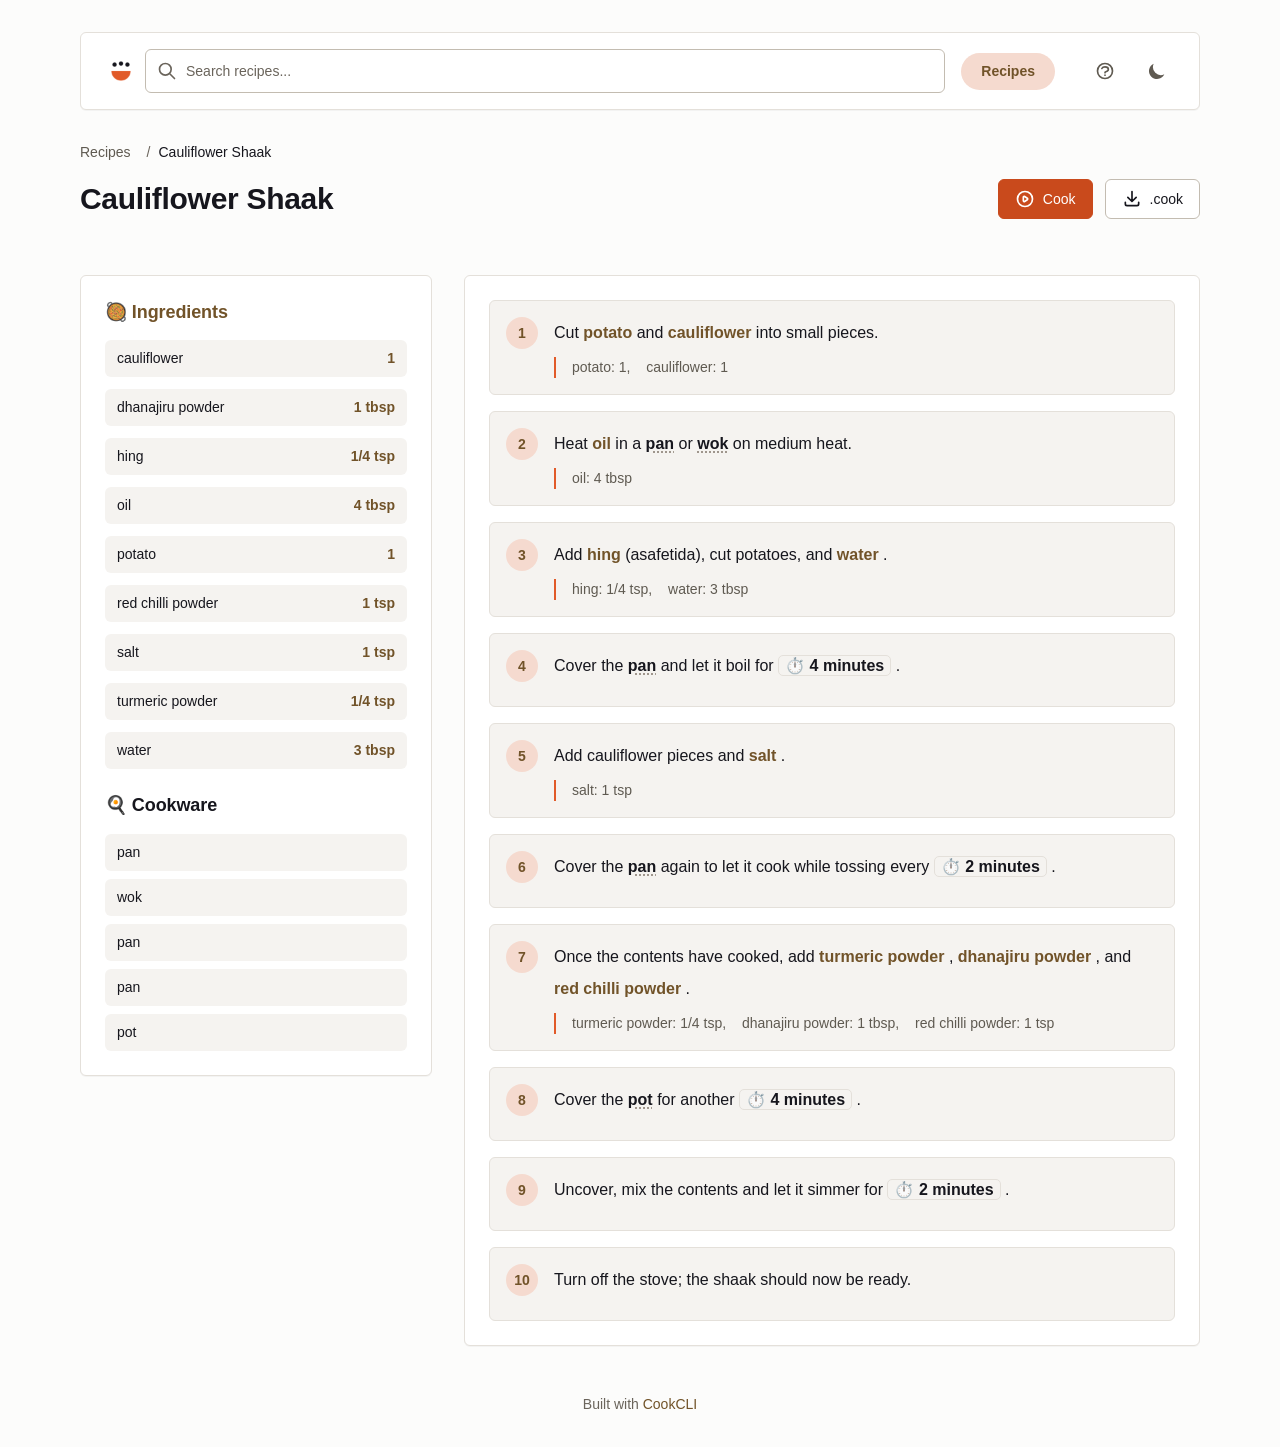
==== recipe/Cauliflower Shaak.html @ a4006b11 "Deploying to gh-pages from @ Adhias/recipes@f53ca81d654252e8d5f8187182194412a6c7abf2 🚀" ====
<!DOCTYPE html>
<html lang="en-US" class="">
<head>
    <meta charset="UTF-8">
    <meta name="viewport" content="width=device-width, initial-scale=1.0">
    <title>Cauliflower Shaak - Cook</title>
    <link rel="icon" type="image/x-icon" href="../static/favicon.ico">
    <link rel="icon" type="image/png" sizes="32x32" href="../static/favicon-32x32.png">
    <link rel="icon" type="image/png" sizes="16x16" href="../static/favicon-16x16.png">
    <link rel="apple-touch-icon" sizes="180x180" href="../static/apple-touch-icon.png">
    <link rel="manifest" href="../static/site.webmanifest">
    <link href="../static/css/output.css" rel="stylesheet">
    <script>
        // Check for saved theme preference, or check for prefers-color-scheme, or default to light
        const theme = localStorage.getItem('theme')
            || (window.matchMedia('(prefers-color-scheme: dark)').matches ? 'dark' : 'light');
        document.documentElement.classList.toggle('dark', theme === 'dark');
    </script>
    <style>
        .viewport {
            width: 100%;
            max-width: 72rem;
            margin: 2rem auto;
            padding: 0 1rem;
        }

        /* Search result keyboard selection. --surface-sunk alone is barely
           visible against --surface in dark mode, so the accent bar carries
           the signal. */
        #search-results a.search-selected {
            background: var(--accent-soft);
            box-shadow: inset 3px 0 0 var(--accent);
        }

        @media print {
            /* Token values are reset to light in input.css; this resets the
               browser's own defaults so unstyled text is dark too. */
            html.dark, html {
                color-scheme: light !important;
            }

            * {
                print-color-adjust: exact;
                -webkit-print-color-adjust: exact;
            }

            body {
                background: white !important;
                margin: 0;
                padding: 0;
            }

            .viewport {
                max-width: 100%;
                margin: 0;
                padding: 0;
            }

            /* Hide navigation and non-essential elements */
            nav, #search-container, #search-input, #search-results, .print\:hidden, .breadcrumb {
                display: none !important;
            }

            /* Hide all navigation links */
            a[href="../"] {
                display: none !important;
            }

            /* Recipe layout for print: one column */
            .grid {
                display: block !important;
            }

            .md\:col-span-1, .md\:col-span-2 {
                page-break-inside: avoid;
                width: 100% !important;
            }

            /* Square corners on paper */
            .card, .step-box, .ingredient-row, .recipe-note, .rounded-xl {
                border-radius: 0 !important;
            }

            /* Step numbers */
            .step-number {
                background: #000 !important;
                color: #fff !important;
            }

            /* Images */
            img {
                max-height: 300px !important;
                max-width: 100% !important;
                height: auto !important;
                object-fit: contain !important;
                page-break-inside: avoid;
                page-break-after: avoid;
            }

            /* Recipe sections on same page if possible */
            h2, h3 {
                page-break-after: avoid;
            }

            ol, ul {
                page-break-inside: avoid;
            }

            /* Compact spacing */
            .mb-8, .mb-6, .mb-4 {
                margin-bottom: 0.5rem !important;
            }

            .p-6 {
                padding: 0.5rem !important;
            }

            /* Recipe header */
            h1 {
                color: #000 !important;
                font-size: 1.5rem !important;
                margin-bottom: 0 !important;
            }

            /* Shopping list print styles */
            .lg\:w-2\/5, .xl\:w-1\/3 {
                display: none !important;
            }

            #shopping-list-results {
                font-size: 11pt !important;
                line-height: 1.2 !important;
            }

            #shopping-list-results input[type="checkbox"] {
                display: none !important;
            }

            #shopping-list-results li .flex-1 {
                width: auto !important;
                flex: 1 1 0% !important;
            }

            #shopping-list-results label {
                cursor: default !important;
            }

            #shopping-list-results h2 {
                font-size: 11pt !important;
                color: #000 !important;
                margin-bottom: 0 !important;
            }

            #shopping-list-results .space-y-2 > * + *,
            #shopping-list-results ul > * + * {
                margin-top: 0 !important;
            }

            #shopping-list-results li {
                padding: 0 !important;
                line-height: 1.3 !important;
                border-bottom: 1px dotted #ccc;
            }

            #shopping-list-results .card {
                margin-bottom: 0.15rem !important;
                padding: 0 !important;
                border: none !important;
            }

            /* Menu print styles */
            #menu-content {
                font-size: 10pt !important;
                line-height: 1.4 !important;
            }

            #menu-content h1 {
                font-size: 14pt !important;
                margin-bottom: 0.25rem !important;
                color: #000 !important;
            }

            #menu-content .space-y-6 > * + * {
                margin-top: 0.3rem !important;
            }

            #menu-content .menu-section {
                border: 1px solid #ccc !important;
                border-radius: 0 !important;
                page-break-inside: avoid;
            }

            #menu-content .menu-section-header {
                background: #eee !important;
                color: #000 !important;
                padding: 0.15rem 0.5rem !important;
            }

            #menu-content .menu-section-header h2 {
                font-size: 11pt !important;
                color: #000 !important;
            }

            #menu-content .menu-section-body {
                padding: 0.25rem 0.5rem !important;
            }

            #menu-content .menu-section-body .space-y-2 > * + *,
            #menu-content .menu-section-body > * + * {
                margin-top: 0.05rem !important;
            }

            #menu-content .menu-section-body h3 {
                font-size: 10pt !important;
                margin-top: 0.2rem !important;
                margin-bottom: 0 !important;
            }

            #menu-content .menu-section-body .pl-6 {
                padding-left: 1rem !important;
            }

            /* Preserve word spacing in flex lines */
            #menu-content .menu-section-body .flex {
                gap: 0.25em !important;
            }

            #menu-content .ingredient-badge {
                font-weight: bold !important;
                color: #000 !important;
            }

            #menu-content a {
                color: #000 !important;
                text-decoration: none !important;
            }
        }
    </style>
</head>
<body class="bg-bg text-text">
    <div class="viewport">
        <nav class="nav-card relative">
            <div class="px-3 lg:px-6 py-4 relative">
                <div class="flex items-center justify-between flex-wrap gap-y-3">
                    <a href="../index.html" class="order-1 hidden md:flex items-center space-x-2">
                        <img src="../static/android-chrome-192x192.png" alt="Cook" class="brand-mark h-8 w-8 rounded-md" width="32" height="32">
                    </a>

                    <div class="relative z-50 order-2 flex-1 md:ml-2 md:mr-4" id="search-container">
                        <div class="absolute inset-y-0 left-0 pl-3 flex items-center pointer-events-none">
                            <svg class="h-5 w-5 text-faint" fill="none" stroke="currentColor" viewBox="0 0 24 24">
                                <path stroke-linecap="round" stroke-linejoin="round" stroke-width="2" d="M21 21l-6-6m2-5a7 7 0 11-14 0 7 7 0 0114 0z"></path>
                            </svg>
                        </div>
                        <input type="text"
                               id="search-input"
                               placeholder="Search recipes..."
                               class="search-input">
                        <div id="search-results"
                             class="absolute top-full mt-2 w-full card shadow-[var(--shadow-overlay)] hidden max-h-96 overflow-y-auto"
                             style="z-index: 9999;">
                        </div>
                    </div>

                    <div class="order-3 w-full md:w-auto flex items-center gap-1 lg:gap-2">
                        
                        <div class="hidden md:flex items-center gap-1 mr-2 lg:mr-4">
                            <a href="../index.html"
                               class="nav-pill active">
                                Recipes
                            </a>
                            
                            
                        </div>
                        
                        <!-- Inline buttons on md+ screens -->
                        
                        <button onclick="showShortcutsHelp()" class="icon-btn hidden md:inline-flex ml-2 print:hidden" aria-label="Keyboard shortcuts" title="Keyboard shortcuts (?)">
                            <svg fill="none" stroke="currentColor" viewBox="0 0 24 24">
                                <path stroke-linecap="round" stroke-linejoin="round" stroke-width="2" d="M8.228 9c.549-1.165 2.03-2 3.772-2 2.21 0 4 1.343 4 3 0 1.4-1.278 2.575-3.006 2.907-.542.104-.994.54-.994 1.093m0 3h.01M21 12a9 9 0 11-18 0 9 9 0 0118 0z"></path>
                            </svg>
                        </button>
                        <button onclick="toggleTheme()" class="icon-btn hidden md:inline-flex ml-2 print:hidden" aria-label="Toggle theme">
                            <svg class="hidden dark:block" fill="currentColor" viewBox="0 0 20 20">
                                <path fill-rule="evenodd" d="M10 2a1 1 0 011 1v1a1 1 0 11-2 0V3a1 1 0 011-1zm4 8a4 4 0 11-8 0 4 4 0 018 0zm-.464 4.95l.707.707a1 1 0 001.414-1.414l-.707-.707a1 1 0 00-1.414 1.414zm2.12-10.607a1 1 0 010 1.414l-.706.707a1 1 0 11-1.414-1.414l.707-.707a1 1 0 011.414 0zM17 11a1 1 0 100-2h-1a1 1 0 100 2h1zm-7 4a1 1 0 011 1v1a1 1 0 11-2 0v-1a1 1 0 011-1zM5.05 6.464A1 1 0 106.465 5.05l-.708-.707a1 1 0 00-1.414 1.414l.707.707zm1.414 8.486l-.707.707a1 1 0 01-1.414-1.414l.707-.707a1 1 0 011.414 1.414zM4 11a1 1 0 100-2H3a1 1 0 000 2h1z" clip-rule="evenodd"></path>
                            </svg>
                            <svg class="block dark:hidden" fill="currentColor" viewBox="0 0 20 20">
                                <path d="M17.293 13.293A8 8 0 016.707 2.707a8.001 8.001 0 1010.586 10.586z"></path>
                            </svg>
                        </button>
                        <!-- Overflow menu for small screens -->
                        <div class="relative md:hidden ml-auto" id="more-menu-container">
                            <button onclick="document.getElementById('more-dropdown').classList.toggle('hidden')" class="icon-btn" aria-label="More options">
                                <svg fill="none" stroke="currentColor" viewBox="0 0 24 24">
                                    <path stroke-linecap="round" stroke-linejoin="round" stroke-width="2" d="M12 5v.01M12 12v.01M12 19v.01M12 6a1 1 0 110-2 1 1 0 010 2zm0 7a1 1 0 110-2 1 1 0 010 2zm0 7a1 1 0 110-2 1 1 0 010 2z"></path>
                                </svg>
                            </button>
                            <div id="more-dropdown" class="hidden absolute right-0 mt-2 w-56 card shadow-[var(--shadow-overlay)] z-50 py-1">
                                
                                <a href="../index.html" class="menu-item active">
                                    <span>🍳</span> <span>Recipes</span>
                                </a>
                                
                                
                                <div class="border-t border-line my-1"></div>
                                
                                
                                <button onclick="showShortcutsHelp(); document.getElementById('more-dropdown').classList.add('hidden');" class="menu-item">
                                    <svg class="w-4 h-4" fill="none" stroke="currentColor" viewBox="0 0 24 24"><path stroke-linecap="round" stroke-linejoin="round" stroke-width="2" d="M8.228 9c.549-1.165 2.03-2 3.772-2 2.21 0 4 1.343 4 3 0 1.4-1.278 2.575-3.006 2.907-.542.104-.994.54-.994 1.093m0 3h.01M21 12a9 9 0 11-18 0 9 9 0 0118 0z"></path></svg>
                                    <span>Keyboard Shortcuts</span>
                                </button>
                                <button onclick="toggleTheme(); document.getElementById('more-dropdown').classList.add('hidden');" class="menu-item">
                                    <svg class="w-4 h-4 hidden dark:block" fill="currentColor" viewBox="0 0 20 20"><path fill-rule="evenodd" d="M10 2a1 1 0 011 1v1a1 1 0 11-2 0V3a1 1 0 011-1zm4 8a4 4 0 11-8 0 4 4 0 018 0zm-.464 4.95l.707.707a1 1 0 001.414-1.414l-.707-.707a1 1 0 00-1.414 1.414zm2.12-10.607a1 1 0 010 1.414l-.706.707a1 1 0 11-1.414-1.414l.707-.707a1 1 0 011.414 0zM17 11a1 1 0 100-2h-1a1 1 0 100 2h1zm-7 4a1 1 0 011 1v1a1 1 0 11-2 0v-1a1 1 0 011-1zM5.05 6.464A1 1 0 106.465 5.05l-.708-.707a1 1 0 00-1.414 1.414l.707.707zm1.414 8.486l-.707.707a1 1 0 01-1.414-1.414l.707-.707a1 1 0 011.414 1.414zM4 11a1 1 0 100-2H3a1 1 0 000 2h1z" clip-rule="evenodd"></path></svg>
                                    <svg class="w-4 h-4 block dark:hidden" fill="currentColor" viewBox="0 0 20 20"><path d="M17.293 13.293A8 8 0 016.707 2.707a8.001 8.001 0 1010.586 10.586z"></path></svg>
                                    <span>Toggle Theme</span>
                                </button>
                            </div>
                        </div>
                    </div>
                </div>
            </div>
        </nav>

        <main>
            
<script type="application/ld+json">{"@context":"https://schema.org","@type":"Recipe","name":"Cauliflower Shaak","recipeIngredient":["1 cauliflower","1 tbsp dhanajiru powder","1/4 tsp hing","4 tbsp oil","1 potato","1 tsp red chilli powder","1 tsp salt","1/4 tsp turmeric powder","3 tbsp water"],"recipeInstructions":[{"@type":"HowToStep","text":"Cut potato and cauliflower into small pieces."},{"@type":"HowToStep","text":"Heat oil in a pan or wok on medium heat."},{"@type":"HowToStep","text":"Add hing (asafetida), cut potatoes, and water."},{"@type":"HowToStep","text":"Cover the pan and let it boil for 4 minutes."},{"@type":"HowToStep","text":"Add cauliflower pieces and salt."},{"@type":"HowToStep","text":"Cover the pan again to let it cook while tossing every 2 minutes."},{"@type":"HowToStep","text":"Once the contents have cooked, add turmeric powder, dhanajiru powder, and red chilli powder."},{"@type":"HowToStep","text":"Cover the pot for another 4 minutes."},{"@type":"HowToStep","text":"Uncover, mix the contents and let it simmer for 2 minutes."},{"@type":"HowToStep","text":"Turn off the stove; the shaak should now be ready."}]}</script>
<div>
    <nav class="mb-4 breadcrumb print:hidden">
        <ol class="flex items-center space-x-2 text-sm text-muted">
            <li><a href="../index.html" class="hover:text-text">Recipes</a></li>
            
            <li class="flex items-center">
                <span class="mx-2 text-faint">/</span>
                
                    <span class="text-text">Cauliflower Shaak</span>
                
            </li>
            
        </ol>
    </nav>

    <div class="mb-8">
        <!-- Recipe image if available -->
        
        

        <!-- Title bar with scale and shopping list button -->
        <div class="flex flex-col md:flex-row md:items-center md:justify-between gap-4 mb-6 print:flex-row print:items-center">
            <h1 class="text-display font-bold text-text print:text-2xl">
                Cauliflower Shaak
            </h1>
            
            <div class="flex flex-wrap items-center gap-2 lg:gap-3 print:hidden">
                
                <button id="start-cooking-btn" onclick="startCookingMode()" class="btn btn-primary" title="Start Cooking">
                    <svg fill="none" stroke="currentColor" viewBox="0 0 24 24">
                        <path stroke-linecap="round" stroke-linejoin="round" stroke-width="2" d="M14.752 11.168l-3.197-2.132A1 1 0 0010 9.87v4.263a1 1 0 001.555.832l3.197-2.132a1 1 0 000-1.664z"></path>
                        <path stroke-linecap="round" stroke-linejoin="round" stroke-width="2" d="M21 12a9 9 0 11-18 0 9 9 0 0118 0z"></path>
                    </svg>
                    <span class="hidden lg:inline">Cook</span>
                </button>
                
                <a href="../recipe/Cauliflower Shaak.cook" download class="btn" title="Download .cook source">
                    <svg fill="none" stroke="currentColor" viewBox="0 0 24 24">
                        <path stroke-linecap="round" stroke-linejoin="round" stroke-width="2" d="M4 16v2a2 2 0 002 2h12a2 2 0 002-2v-2M7 10l5 5 5-5M12 15V3"></path>
                    </svg>
                    <span class="hidden lg:inline">.cook</span>
                </a>
                
            </div>
        </div>

        <!-- Recipe info section -->
        <div class="space-y-4">
            <!-- Tags row -->
            

            

            <!-- Description if present -->
            
            

            <!-- Metadata row -->
            <div id="metadata-container" class="flex flex-wrap gap-3">
                
                

                
                

                
                

                
                

                
                

                
                

                
                

                
                

                
                

                
                

                
                

                <!-- Custom metadata -->
                
            </div>

            
        </div>
    </div>

    <div id="recipe-body" class="grid md:grid-cols-3 gap-8 mb-8">
        <div class="md:col-span-1">
            <div class="card p-6">
                <h2 class="text-title font-bold mb-4 text-accent-text">🥘 Ingredients</h2>
                
                <!-- Fallback to original flat list for recipes without sections -->
                <ul class="ingredient-list space-y-3">
                    
                    <li class="ingredient-row">
                        <div class="flex-1 flex items-center">
                            
                            <span class="font-medium">cauliflower</span>
                            
                            
                            
                        </div>
                        <span class="row-value ml-2">
                            1
                            
                        </span>
                    </li>
                    
                    <li class="ingredient-row">
                        <div class="flex-1 flex items-center">
                            
                            <span class="font-medium">dhanajiru powder</span>
                            
                            
                            
                        </div>
                        <span class="row-value ml-2">
                            1 tbsp
                            
                        </span>
                    </li>
                    
                    <li class="ingredient-row">
                        <div class="flex-1 flex items-center">
                            
                            <span class="font-medium">hing</span>
                            
                            
                            
                        </div>
                        <span class="row-value ml-2">
                            1/4 tsp
                            
                        </span>
                    </li>
                    
                    <li class="ingredient-row">
                        <div class="flex-1 flex items-center">
                            
                            <span class="font-medium">oil</span>
                            
                            
                            
                        </div>
                        <span class="row-value ml-2">
                            4 tbsp
                            
                        </span>
                    </li>
                    
                    <li class="ingredient-row">
                        <div class="flex-1 flex items-center">
                            
                            <span class="font-medium">potato</span>
                            
                            
                            
                        </div>
                        <span class="row-value ml-2">
                            1
                            
                        </span>
                    </li>
                    
                    <li class="ingredient-row">
                        <div class="flex-1 flex items-center">
                            
                            <span class="font-medium">red chilli powder</span>
                            
                            
                            
                        </div>
                        <span class="row-value ml-2">
                            1 tsp
                            
                        </span>
                    </li>
                    
                    <li class="ingredient-row">
                        <div class="flex-1 flex items-center">
                            
                            <span class="font-medium">salt</span>
                            
                            
                            
                        </div>
                        <span class="row-value ml-2">
                            1 tsp
                            
                        </span>
                    </li>
                    
                    <li class="ingredient-row">
                        <div class="flex-1 flex items-center">
                            
                            <span class="font-medium">turmeric powder</span>
                            
                            
                            
                        </div>
                        <span class="row-value ml-2">
                            1/4 tsp
                            
                        </span>
                    </li>
                    
                    <li class="ingredient-row">
                        <div class="flex-1 flex items-center">
                            
                            <span class="font-medium">water</span>
                            
                            
                            
                        </div>
                        <span class="row-value ml-2">
                            3 tbsp
                            
                        </span>
                    </li>
                    
                </ul>
                

                
                <h2 class="text-title font-bold mt-6 mb-4 text-text">🍳 Cookware</h2>
                <ul class="cookware-list ingredient-list space-y-2">
                    
                    <li class="ingredient-row">
                        <span class="font-medium">pan</span>
                    </li>
                    
                    <li class="ingredient-row">
                        <span class="font-medium">wok</span>
                    </li>
                    
                    <li class="ingredient-row">
                        <span class="font-medium">pan</span>
                    </li>
                    
                    <li class="ingredient-row">
                        <span class="font-medium">pan</span>
                    </li>
                    
                    <li class="ingredient-row">
                        <span class="font-medium">pot</span>
                    </li>
                    
                </ul>
                
            </div>
        </div>

        <div class="md:col-span-2">
            <div class="card p-6">
                
                
                
                <ol class="step-list space-y-4 ">
                    
                    
                    <li class="step-box">
                        <div class="flex flex-col gap-4">
                            
                            
                            <div class="flex gap-4">
                                <div class="step-number">1</div>
                                <div class="flex-1">
                                    <div class="step-body mb-2">
                                        
                                        Cut 
                                        <span class="ingredient-badge">potato</span>
                                         and 
                                        <span class="ingredient-badge">cauliflower</span>
                                         into small pieces.
                                    </div>
                                    
                                    <div class="step-refs">
                                        
                                        <span class="inline-block mr-3">
                                            potato: 1,
                                        </span>
                                        
                                        <span class="inline-block mr-3">
                                            cauliflower: 1
                                        </span>
                                        
                                    </div>
                                    
                                </div>
                            </div>
                        </div>
                    </li>
                    
                    
                    
                    <li class="step-box">
                        <div class="flex flex-col gap-4">
                            
                            
                            <div class="flex gap-4">
                                <div class="step-number">2</div>
                                <div class="flex-1">
                                    <div class="step-body mb-2">
                                        
                                        Heat 
                                        <span class="ingredient-badge">oil</span>
                                         in a 
                                        <span class="cookware-badge">pan</span>
                                         or 
                                        <span class="cookware-badge">wok</span>
                                         on medium heat.
                                    </div>
                                    
                                    <div class="step-refs">
                                        
                                        <span class="inline-block mr-3">
                                            oil: 4 tbsp
                                        </span>
                                        
                                    </div>
                                    
                                </div>
                            </div>
                        </div>
                    </li>
                    
                    
                    
                    <li class="step-box">
                        <div class="flex flex-col gap-4">
                            
                            
                            <div class="flex gap-4">
                                <div class="step-number">3</div>
                                <div class="flex-1">
                                    <div class="step-body mb-2">
                                        
                                        Add 
                                        <span class="ingredient-badge">hing</span>
                                         (asafetida), cut potatoes, and 
                                        <span class="ingredient-badge">water</span>
                                        .
                                    </div>
                                    
                                    <div class="step-refs">
                                        
                                        <span class="inline-block mr-3">
                                            hing: 1/4 tsp,
                                        </span>
                                        
                                        <span class="inline-block mr-3">
                                            water: 3 tbsp
                                        </span>
                                        
                                    </div>
                                    
                                </div>
                            </div>
                        </div>
                    </li>
                    
                    
                    
                    <li class="step-box">
                        <div class="flex flex-col gap-4">
                            
                            
                            <div class="flex gap-4">
                                <div class="step-number">4</div>
                                <div class="flex-1">
                                    <div class="step-body mb-2">
                                        
                                        Cover the 
                                        <span class="cookware-badge">pan</span>
                                         and let it boil for 
                                        <span class="timer-badge">⏱️ 4 minutes</span>
                                        .
                                    </div>
                                    
                                </div>
                            </div>
                        </div>
                    </li>
                    
                    
                    
                    <li class="step-box">
                        <div class="flex flex-col gap-4">
                            
                            
                            <div class="flex gap-4">
                                <div class="step-number">5</div>
                                <div class="flex-1">
                                    <div class="step-body mb-2">
                                        
                                        Add cauliflower pieces and 
                                        <span class="ingredient-badge">salt</span>
                                        .
                                    </div>
                                    
                                    <div class="step-refs">
                                        
                                        <span class="inline-block mr-3">
                                            salt: 1 tsp
                                        </span>
                                        
                                    </div>
                                    
                                </div>
                            </div>
                        </div>
                    </li>
                    
                    
                    
                    <li class="step-box">
                        <div class="flex flex-col gap-4">
                            
                            
                            <div class="flex gap-4">
                                <div class="step-number">6</div>
                                <div class="flex-1">
                                    <div class="step-body mb-2">
                                        
                                        Cover the 
                                        <span class="cookware-badge">pan</span>
                                         again to let it cook while tossing every 
                                        <span class="timer-badge">⏱️ 2 minutes</span>
                                        .
                                    </div>
                                    
                                </div>
                            </div>
                        </div>
                    </li>
                    
                    
                    
                    <li class="step-box">
                        <div class="flex flex-col gap-4">
                            
                            
                            <div class="flex gap-4">
                                <div class="step-number">7</div>
                                <div class="flex-1">
                                    <div class="step-body mb-2">
                                        
                                        Once the contents have cooked, add 
                                        <span class="ingredient-badge">turmeric powder</span>
                                        , 
                                        <span class="ingredient-badge">dhanajiru powder</span>
                                        , and 
                                        <span class="ingredient-badge">red chilli powder</span>
                                        .
                                    </div>
                                    
                                    <div class="step-refs">
                                        
                                        <span class="inline-block mr-3">
                                            turmeric powder: 1/4 tsp,
                                        </span>
                                        
                                        <span class="inline-block mr-3">
                                            dhanajiru powder: 1 tbsp,
                                        </span>
                                        
                                        <span class="inline-block mr-3">
                                            red chilli powder: 1 tsp
                                        </span>
                                        
                                    </div>
                                    
                                </div>
                            </div>
                        </div>
                    </li>
                    
                    
                    
                    <li class="step-box">
                        <div class="flex flex-col gap-4">
                            
                            
                            <div class="flex gap-4">
                                <div class="step-number">8</div>
                                <div class="flex-1">
                                    <div class="step-body mb-2">
                                        
                                        Cover the 
                                        <span class="cookware-badge">pot</span>
                                         for another 
                                        <span class="timer-badge">⏱️ 4 minutes</span>
                                        .
                                    </div>
                                    
                                </div>
                            </div>
                        </div>
                    </li>
                    
                    
                    
                    <li class="step-box">
                        <div class="flex flex-col gap-4">
                            
                            
                            <div class="flex gap-4">
                                <div class="step-number">9</div>
                                <div class="flex-1">
                                    <div class="step-body mb-2">
                                        
                                        Uncover, mix the contents and let it simmer for 
                                        <span class="timer-badge">⏱️ 2 minutes</span>
                                        .
                                    </div>
                                    
                                </div>
                            </div>
                        </div>
                    </li>
                    
                    
                    
                    <li class="step-box">
                        <div class="flex flex-col gap-4">
                            
                            
                            <div class="flex gap-4">
                                <div class="step-number">10</div>
                                <div class="flex-1">
                                    <div class="step-body mb-2">
                                        
                                        Turn off the stove; the shaak should now be ready.
                                    </div>
                                    
                                </div>
                            </div>
                        </div>
                    </li>
                    
                    
                </ol>
                
            </div>
        </div>
    </div>
</div>

<script id="cooking-mode-data" type="application/json">
{"image":null,"name":"Cauliflower Shaak","scale":1.0,"sections":[{"ingredients":[{"name":"cauliflower","note":null,"quantity":"1","unit":null},{"name":"dhanajiru powder","note":null,"quantity":"1","unit":"tbsp"},{"name":"hing","note":null,"quantity":"1/4","unit":"tsp"},{"name":"oil","note":null,"quantity":"4","unit":"tbsp"},{"name":"potato","note":null,"quantity":"1","unit":null},{"name":"red chilli powder","note":null,"quantity":"1","unit":"tsp"},{"name":"salt","note":null,"quantity":"1","unit":"tsp"},{"name":"turmeric powder","note":null,"quantity":"1/4","unit":"tsp"},{"name":"water","note":null,"quantity":"3","unit":"tbsp"}],"name":null,"stepOffset":0,"steps":[{"globalNumber":1,"image":null,"ingredients":[{"name":"potato","note":null,"quantity":"1","unit":null},{"name":"cauliflower","note":null,"quantity":"1","unit":null}],"number":1,"type":"step"},{"globalNumber":2,"image":null,"ingredients":[{"name":"oil","note":null,"quantity":"4","unit":"tbsp"}],"number":2,"type":"step"},{"globalNumber":3,"image":null,"ingredients":[{"name":"hing","note":null,"quantity":"1/4","unit":"tsp"},{"name":"water","note":null,"quantity":"3","unit":"tbsp"}],"number":3,"type":"step"},{"globalNumber":4,"image":null,"ingredients":[],"number":4,"type":"step"},{"globalNumber":5,"image":null,"ingredients":[{"name":"salt","note":null,"quantity":"1","unit":"tsp"}],"number":5,"type":"step"},{"globalNumber":6,"image":null,"ingredients":[],"number":6,"type":"step"},{"globalNumber":7,"image":null,"ingredients":[{"name":"turmeric powder","note":null,"quantity":"1/4","unit":"tsp"},{"name":"dhanajiru powder","note":null,"quantity":"1","unit":"tbsp"},{"name":"red chilli powder","note":null,"quantity":"1","unit":"tsp"}],"number":7,"type":"step"},{"globalNumber":8,"image":null,"ingredients":[],"number":8,"type":"step"},{"globalNumber":9,"image":null,"ingredients":[],"number":9,"type":"step"},{"globalNumber":10,"image":null,"ingredients":[],"number":10,"type":"step"}]}]}
</script>



        </main>

        
        <footer class="mt-12 mb-6 text-center text-sm text-faint print:hidden">
            Built with
            <a href="https://cooklang.org/cli/" class="text-accent-text hover:underline" target="_blank" rel="noopener">CookCLI</a>
            
        </footer>
        
    </div>

    <script>
        // Theme toggle function
        function toggleTheme() {
            const html = document.documentElement;
            const currentTheme = html.classList.contains('dark') ? 'dark' : 'light';
            const newTheme = currentTheme === 'dark' ? 'light' : 'dark';

            html.classList.toggle('dark');
            localStorage.setItem('theme', newTheme);
        }
    </script>

    
    <script>window.__PREFIX__ = "..";</script>
    <script src="../static/js/search.js"></script>
    

    <!-- URL prefix for JavaScript -->
    <script>
        window.__PREFIX__ = "..";
        window.__STATIC_MODE__ = true;
        window.__STRINGS__ = { close: "Close" };
    </script>

    <!-- Keyboard shortcuts -->
    <script src="../static/js/keyboard-shortcuts.js"></script>
    <!-- Expose showShortcutsHelp globally for the help button -->
    <script>
        // showShortcutsHelp is defined in keyboard-shortcuts.js
        // This ensures it's available for the onclick handler
        if (typeof showShortcutsHelp === 'undefined') {
            window.showShortcutsHelp = function() {
                console.warn('Keyboard shortcuts not loaded');
            };
        }
    </script>

    
<link rel="stylesheet" href="../static/css/cooking-mode.css">
<script src="../static/js/cooking-mode.js"></script>

</body>
</html>
---- static/css/output.css ----
/*! tailwindcss v4.3.3 | MIT License | https://tailwindcss.com */
@layer properties{@supports (((-webkit-hyphens:none)) and (not (margin-trim:inline))) or ((-moz-orient:inline) and (not (color:rgb(from red r g b)))){*,:before,:after,::backdrop{--tw-rotate-x:initial;--tw-rotate-y:initial;--tw-rotate-z:initial;--tw-skew-x:initial;--tw-skew-y:initial;--tw-space-y-reverse:0;--tw-space-x-reverse:0;--tw-border-style:solid;--tw-font-weight:initial;--tw-tracking:initial;--tw-shadow:0 0 #0000;--tw-shadow-color:initial;--tw-shadow-alpha:100%;--tw-inset-shadow:0 0 #0000;--tw-inset-shadow-color:initial;--tw-inset-shadow-alpha:100%;--tw-ring-color:initial;--tw-ring-shadow:0 0 #0000;--tw-inset-ring-color:initial;--tw-inset-ring-shadow:0 0 #0000;--tw-ring-inset:initial;--tw-ring-offset-width:0px;--tw-ring-offset-color:#fff;--tw-ring-offset-shadow:0 0 #0000;--tw-blur:initial;--tw-brightness:initial;--tw-contrast:initial;--tw-grayscale:initial;--tw-hue-rotate:initial;--tw-invert:initial;--tw-opacity:initial;--tw-saturate:initial;--tw-sepia:initial;--tw-drop-shadow:initial;--tw-drop-shadow-color:initial;--tw-drop-shadow-alpha:100%;--tw-drop-shadow-size:initial}}}@layer theme{:root,:host{--font-sans:-apple-system, BlinkMacSystemFont, "Segoe UI", Roboto, "Helvetica Neue", "Noto Sans", Arial, sans-serif, "Apple Color Emoji", "Segoe UI Emoji", "Segoe UI Symbol", "Noto Color Emoji";--font-mono:ui-monospace, SFMono-Regular, Menlo, Monaco, Consolas, "Liberation Mono", "Courier New", monospace;--color-black:#000;--spacing:.25rem;--container-md:28rem;--container-xl:36rem;--container-2xl:42rem;--container-4xl:56rem;--container-5xl:64rem;--text-xs:var(--text-meta);--text-xs--line-height:var(--text-meta--line-height);--text-sm:var(--text-body);--text-sm--line-height:var(--text-body--line-height);--text-lg:var(--text-title);--text-lg--line-height:var(--text-title--line-height);--text-2xl:var(--text-display);--text-2xl--line-height:var(--text-display--line-height);--text-5xl:3rem;--text-5xl--line-height:1;--font-weight-normal:400;--font-weight-medium:500;--font-weight-semibold:600;--font-weight-bold:700;--tracking-wide:.025em;--tracking-widest:.1em;--radius-md:.375rem;--radius-xl:.75rem;--animate-pulse:pulse 2s cubic-bezier(.4, 0, .6, 1) infinite;--default-font-family:var(--font-sans);--default-mono-font-family:var(--font-mono);--text-display:30px;--text-display--line-height:1.2;--text-display--letter-spacing:-.01em;--text-title:18px;--text-title--line-height:1.35;--text-title--letter-spacing:-.005em;--text-read:16px;--text-read--line-height:1.6;--text-body:14px;--text-body--line-height:1.5;--text-ui:13px;--text-meta:12px;--text-meta--line-height:1.4;--text-label:11px}}@layer base{*,:after,:before,::backdrop{box-sizing:border-box;border:0 solid;margin:0;padding:0}::file-selector-button{box-sizing:border-box;border:0 solid;margin:0;padding:0}html,:host{-webkit-text-size-adjust:100%;tab-size:4;line-height:1.5;font-family:var(--default-font-family,-apple-system, BlinkMacSystemFont, "Segoe UI", Roboto, "Helvetica Neue", "Noto Sans", Arial, sans-serif, "Apple Color Emoji", "Segoe UI Emoji", "Segoe UI Symbol", "Noto Color Emoji");font-feature-settings:var(--default-font-feature-settings,normal);font-variation-settings:var(--default-font-variation-settings,normal);-webkit-tap-highlight-color:transparent}hr{height:0;color:inherit;border-top-width:1px}abbr:where([title]){-webkit-text-decoration:underline dotted;text-decoration:underline dotted}h1,h2,h3,h4,h5,h6{font-size:inherit;font-weight:inherit}a{color:inherit;-webkit-text-decoration:inherit;-webkit-text-decoration:inherit;-webkit-text-decoration:inherit;text-decoration:inherit}b,strong{font-weight:bolder}code,kbd,samp,pre{font-family:var(--default-mono-font-family,ui-monospace, SFMono-Regular, Menlo, Monaco, Consolas, "Liberation Mono", "Courier New", monospace);font-feature-settings:var(--default-mono-font-feature-settings,normal);font-variation-settings:var(--default-mono-font-variation-settings,normal);font-size:1em}small{font-size:80%}sub,sup{vertical-align:baseline;font-size:75%;line-height:0;position:relative}sub{bottom:-.25em}sup{top:-.5em}table{text-indent:0;border-color:inherit;border-collapse:collapse}:-moz-focusring:where(:not(iframe)){outline:auto}progress{vertical-align:baseline}summary{display:list-item}ol,ul,menu{list-style:none}img,svg,video,canvas,audio,iframe,embed,object{vertical-align:middle;display:block}img,video{max-width:100%;height:auto}button,input,select,optgroup,textarea{font:inherit;font-feature-settings:inherit;font-variation-settings:inherit;letter-spacing:inherit;color:inherit;opacity:1;background-color:#0000;border-radius:0}::file-selector-button{font:inherit;font-feature-settings:inherit;font-variation-settings:inherit;letter-spacing:inherit;color:inherit;opacity:1;background-color:#0000;border-radius:0}:where(select:is([multiple],[size])) optgroup{font-weight:bolder}:where(select:is([multiple],[size])) optgroup option{padding-inline-start:20px}::file-selector-button{margin-inline-end:4px}::placeholder{opacity:1}@supports (not ((-webkit-appearance:-apple-pay-button))) or (contain-intrinsic-size:1px){::placeholder{color:currentColor}@supports (color:color-mix(in lab, red, red)){::placeholder{color:color-mix(in oklab, currentcolor 50%, transparent)}}}textarea{resize:vertical}::-webkit-search-decoration{-webkit-appearance:none}::-webkit-date-and-time-value{min-height:1lh;text-align:inherit}::-webkit-datetime-edit{display:inline-flex}::-webkit-datetime-edit-fields-wrapper{padding:0}::-webkit-datetime-edit{padding-block:0}::-webkit-datetime-edit-year-field{padding-block:0}::-webkit-datetime-edit-month-field{padding-block:0}::-webkit-datetime-edit-day-field{padding-block:0}::-webkit-datetime-edit-hour-field{padding-block:0}::-webkit-datetime-edit-minute-field{padding-block:0}::-webkit-datetime-edit-second-field{padding-block:0}::-webkit-datetime-edit-millisecond-field{padding-block:0}::-webkit-datetime-edit-meridiem-field{padding-block:0}::-webkit-calendar-picker-indicator{line-height:1}:-moz-ui-invalid{box-shadow:none}button,input:where([type=button],[type=reset],[type=submit]){appearance:button}::file-selector-button{appearance:button}::-webkit-inner-spin-button{height:auto}::-webkit-outer-spin-button{height:auto}[hidden]:where(:not([hidden=until-found])){display:none!important}}@layer components{:focus-visible{outline:2px solid var(--accent);outline-offset:2px}.card{background:var(--surface);border:1px solid var(--border);border-radius:var(--radius-card);box-shadow:var(--shadow-card)}.card-head{border-bottom:1px solid var(--border);justify-content:space-between;align-items:center;padding:10px 14px;display:flex}.card-head h2,.card-head h3{font-size:var(--text-label);letter-spacing:.06em;text-transform:uppercase;color:var(--text-muted);margin:0;font-weight:600}.card-head.plain h2,.card-head.plain h3{font-size:var(--text-body);letter-spacing:0;text-transform:none;color:var(--text);font-weight:600}.card-head .count{font-size:var(--text-meta);color:var(--text-faint);font-variant-numeric:tabular-nums}.nav-card{background:var(--surface);border:1px solid var(--border);border-radius:var(--radius-card);box-shadow:var(--shadow-card);margin-bottom:2rem}.btn{border-radius:var(--radius-control);height:40px;font-size:var(--text-body);white-space:nowrap;cursor:pointer;background:var(--surface);color:var(--text);border:1px solid var(--border-strong);align-items:center;gap:8px;padding:0 16px;font-weight:500;text-decoration:none;display:inline-flex}.btn:hover{background:var(--surface-sunk)}.btn:active{background:var(--surface-sunk);filter:brightness(.97)}.btn-primary:active{background:var(--accent-strong);filter:brightness(.9)}.btn-danger:active{background:var(--danger);filter:brightness(.97)}.btn svg{flex:none;width:20px;height:20px}.btn-primary{background:var(--accent-strong);border-color:var(--accent-strong);color:var(--accent-ink)}.btn-primary:hover{background:var(--accent-strong);filter:brightness(.94)}.btn-danger{background:var(--danger);border-color:var(--danger);color:var(--danger-ink)}.btn-danger:hover{background:var(--danger);filter:brightness(1.06)}.btn-sm{height:32px;font-size:var(--text-ui);padding:0 12px}.btn-sm svg{width:16px;height:16px}.icon-btn{border-radius:var(--radius-control);width:36px;height:36px;color:var(--text-muted);cursor:pointer;background:0 0;border:0;justify-content:center;align-items:center;text-decoration:none;display:inline-flex}.icon-btn:hover{background:var(--surface-sunk);color:var(--text)}.icon-btn svg{width:20px;height:20px}.select{border-radius:var(--radius-control);border:1px solid var(--border-strong);background:var(--surface);height:40px;color:var(--text);font-size:var(--text-body);cursor:pointer;padding:0 10px;font-weight:500}.select:hover{background:var(--surface-sunk)}.stepper{background:var(--surface);border:1px solid var(--border-strong);border-radius:var(--radius-control);align-items:center;height:40px;display:inline-flex;overflow:hidden}.stepper button{width:32px;height:100%;color:var(--text-muted);cursor:pointer;font-size:var(--text-read);background:0 0;border:0}.stepper button:hover{background:var(--surface-sunk);color:var(--text)}.stepper button:active{background:var(--surface-sunk);filter:brightness(.97)}.stepper input{width:56px;height:100%;color:var(--text);text-align:center;font-size:var(--text-body);font-variant-numeric:tabular-nums;appearance:textfield;background:0 0;border:0;font-weight:600}.stepper input::-webkit-outer-spin-button{-webkit-appearance:none;margin:0}.stepper input::-webkit-inner-spin-button{-webkit-appearance:none;margin:0}.stepper input:focus{outline:none}.stepper:focus-within{border-color:var(--accent);box-shadow:0 0 0 2px var(--accent-soft)}.search-input{border-radius:var(--radius-control);border:1px solid var(--border-strong);background:var(--surface);width:100%;height:44px;color:var(--text);font-size:var(--text-body);padding:0 16px 0 40px}.search-input::placeholder{color:var(--text-faint)}.search-input:focus{border-color:var(--accent);box-shadow:0 0 0 2px var(--accent-soft);outline:none}.nav-pill{font-size:var(--text-body);color:var(--text-muted);white-space:nowrap;border-radius:9999px;padding:.5rem 1.25rem;font-weight:500;text-decoration:none}.nav-pill:hover{background:var(--surface-sunk);color:var(--text)}.nav-pill.active{background:var(--accent-soft);color:var(--accent-text);font-weight:600}.menu-item{width:100%;font-size:var(--text-body);color:var(--text-muted);text-align:left;cursor:pointer;background:0 0;border:0;align-items:center;gap:12px;padding:10px 16px;text-decoration:none;display:flex}.menu-item:hover{background:var(--surface-sunk);color:var(--text)}.menu-item.active{color:var(--accent-text);font-weight:600}.dark .brand-mark{background:var(--text);padding:2px}.row{font-size:var(--text-body);align-items:center;gap:10px;padding:7px 14px;display:flex}.row+.row{border-top:1px solid var(--border)}.row .row-name{flex:1;min-width:0}.row-value{white-space:nowrap;color:var(--accent-text);font-variant-numeric:tabular-nums;font-weight:600}.row-note{color:var(--text-faint);font-size:var(--text-meta)}.ref-checkbox{width:16px;height:16px}.list-checkbox{width:20px;height:20px}.ingredient-list{margin:0;padding:0;list-style:none}.ingredient-row{border-radius:var(--radius-control);background:var(--surface-sunk);justify-content:space-between;align-items:center;padding:.5rem .75rem;display:flex}.section-label{font-size:var(--text-label);letter-spacing:.06em;text-transform:uppercase;color:var(--text-faint);margin:18px 0 8px;padding:0 14px;font-weight:600}.metaline{font-size:var(--text-ui);color:var(--text-muted);flex-wrap:wrap;align-items:center;gap:6px 0;display:flex}.metaline>:not(:last-child):after{content:"·";color:var(--text-faint);margin:0 8px}.metaline b{color:var(--text);font-weight:600}a.text-info{text-underline-offset:2px;text-decoration:underline}.item-status-dot{border-radius:50%;flex:none;width:8px;height:8px}.item-status-dot.in-stock{background:var(--ok)}.item-status-dot.low-stock{background:var(--accent)}.item-status-dot.out-of-stock{background:var(--danger)}.ingredient-badge{color:var(--accent-text);white-space:nowrap;font-weight:600}.cookware-badge{color:var(--text);white-space:nowrap;-webkit-text-decoration:underline dotted var(--inactive);-webkit-text-decoration:underline dotted var(--inactive);text-decoration:underline dotted var(--inactive);text-underline-offset:3px;font-weight:600}.timer-badge{background:var(--surface-sunk);border:1px solid var(--border);color:var(--text);font-variant-numeric:tabular-nums;white-space:nowrap;border-radius:5px;padding:1px 6px;font-weight:600}.step-number{background:var(--accent-soft);width:32px;height:32px;color:var(--accent-text);font-size:var(--text-body);font-variant-numeric:tabular-nums;border-radius:50%;flex:0 0 32px;justify-content:center;align-items:center;font-weight:700;display:flex}.tag{font-size:var(--text-meta);background:var(--surface-sunk);border:1px solid var(--border);color:var(--text-muted);border-radius:9999px;padding:1px 8px;font-weight:500;display:inline-block}.metadata-pill{font-size:var(--text-body);white-space:nowrap;background:var(--surface);border:1px solid var(--border);color:var(--text-muted);border-radius:9999px;align-items:center;padding:.25rem .75rem;font-weight:500;display:inline-flex}.metadata-pill svg{width:1rem;height:1rem;margin-right:.5rem}.recipe-card{background:var(--surface);border:1px solid var(--border);border-radius:var(--radius-card);box-shadow:var(--shadow-card);flex-direction:column;text-decoration:none;display:flex;overflow:hidden}.recipe-card:hover{border-color:var(--border-strong)}.recipe-card-icon{background:var(--surface-sunk);border:1px solid var(--border);border-radius:50%;justify-content:center;align-items:center;width:64px;height:64px;margin-bottom:1rem;font-size:24px;display:flex}.recipe-card-title{font-size:var(--text-title);color:var(--text);margin:0 0 .5rem;font-weight:700;line-height:1.35;display:block}.recipe-card-sub{font-size:var(--text-meta);color:var(--text-faint);display:block}.step-list{margin:0;padding:0;list-style:none}.step-box{background:var(--surface-sunk);border:1px solid var(--border);border-radius:var(--radius-card);padding:1rem}.step-body{font-size:var(--text-read);color:var(--text);line-height:2}.step-refs{border-left:2px solid var(--accent);font-size:var(--text-body);color:var(--text-muted);margin-top:.5rem;padding-left:1rem}.recipe-note{border-radius:var(--radius-card);border:1px solid var(--border);border-left:3px solid var(--accent);background:var(--surface-sunk);color:var(--text-muted);gap:8px;padding:12px 14px;font-style:italic;display:flex}.image-step{max-height:calc(var(--spacing) * 80);object-fit:contain;border-radius:var(--radius-card);width:100%}.recipe-image-placeholder{background:var(--surface-sunk);border:1px solid var(--border);color:var(--accent-text);height:calc(var(--spacing) * 30);width:calc(var(--spacing) * 30);font-size:var(--text-5xl);line-height:var(--tw-leading,var(--text-5xl--line-height));border-radius:3.40282e38px;justify-content:center;align-items:center;display:flex}.pantry-item{background:var(--surface-sunk);border-radius:var(--radius-control);border:1px solid #0000;padding:1rem}.pantry-item:hover{border-color:var(--border)}.pantry-item .quantity-display{color:var(--text-muted)}.pantry-item .item-quantity{font-weight:500}.pantry-item.out-of-stock{background:var(--danger-soft);border-color:var(--danger)}.pantry-item.out-of-stock .quantity-display,.pantry-item.out-of-stock .out-of-stock-icon{color:var(--danger)}.pantry-item.out-of-stock .item-quantity{font-weight:600}.pantry-item.low-stock{background:var(--accent-soft);border-color:var(--accent)}.pantry-item.low-stock .quantity-display,.pantry-item.low-stock .out-of-stock-icon{color:var(--accent-text)}.pantry-item.low-stock .item-quantity{font-weight:600}.pantry-actions{opacity:0}.pantry-item:hover .pantry-actions,.pantry-item:focus-within .pantry-actions{opacity:1}.pantry-actions .icon-btn{width:28px;height:28px}.pantry-actions .icon-btn svg{width:16px;height:16px}@media (pointer:coarse){.btn,.select{height:44px}.stepper{height:46px}.stepper button{width:44px}.icon-btn{width:44px;height:44px}.ref-checkbox,.list-checkbox{width:24px;height:24px}.pantry-actions{opacity:1}}}@layer utilities{.pointer-events-none{pointer-events:none}.visible{visibility:visible}.sr-only{clip-path:inset(50%);white-space:nowrap;border-width:0;width:1px;height:1px;margin:-1px;padding:0;position:absolute;overflow:hidden}.absolute{position:absolute}.fixed{position:fixed}.relative{position:relative}.static{position:static}.sticky{position:sticky}.inset-0{inset:0}.inset-y-0{inset-block:0}.top-6{top:calc(var(--spacing) * 6)}.top-full{top:100%}.right-0{right:0}.right-4{right:calc(var(--spacing) * 4)}.bottom-4{bottom:calc(var(--spacing) * 4)}.left-0{left:0}.z-50{z-index:50}.order-1{order:1}.order-2{order:2}.order-3{order:3}.container{width:100%}@media (min-width:40rem){.container{max-width:40rem}}@media (min-width:48rem){.container{max-width:48rem}}@media (min-width:64rem){.container{max-width:64rem}}@media (min-width:80rem){.container{max-width:80rem}}@media (min-width:96rem){.container{max-width:96rem}}.m-0{margin:0}.mx-2{margin-inline:calc(var(--spacing) * 2)}.mx-4{margin-inline:calc(var(--spacing) * 4)}.mx-auto{margin-inline:auto}.my-1{margin-block:var(--spacing)}.mt-0\.5{margin-top:calc(var(--spacing) * .5)}.mt-1{margin-top:var(--spacing)}.mt-2{margin-top:calc(var(--spacing) * 2)}.mt-3{margin-top:calc(var(--spacing) * 3)}.mt-4{margin-top:calc(var(--spacing) * 4)}.mt-6{margin-top:calc(var(--spacing) * 6)}.mt-8{margin-top:calc(var(--spacing) * 8)}.mt-12{margin-top:calc(var(--spacing) * 12)}.mr-2{margin-right:calc(var(--spacing) * 2)}.mr-3{margin-right:calc(var(--spacing) * 3)}.mb-1{margin-bottom:var(--spacing)}.mb-2{margin-bottom:calc(var(--spacing) * 2)}.mb-3{margin-bottom:calc(var(--spacing) * 3)}.mb-4{margin-bottom:calc(var(--spacing) * 4)}.mb-6{margin-bottom:calc(var(--spacing) * 6)}.mb-8{margin-bottom:calc(var(--spacing) * 8)}.mb-10{margin-bottom:calc(var(--spacing) * 10)}.-ml-px{margin-left:-1px}.ml-1{margin-left:var(--spacing)}.ml-2{margin-left:calc(var(--spacing) * 2)}.ml-4{margin-left:calc(var(--spacing) * 4)}.ml-8{margin-left:calc(var(--spacing) * 8)}.ml-auto{margin-left:auto}.block{display:block}.flex{display:flex}.grid{display:grid}.hidden{display:none}.inline{display:inline}.inline-block{display:inline-block}.inline-flex{display:inline-flex}.h-2{height:calc(var(--spacing) * 2)}.h-3{height:calc(var(--spacing) * 3)}.h-4{height:calc(var(--spacing) * 4)}.h-5{height:calc(var(--spacing) * 5)}.h-6{height:calc(var(--spacing) * 6)}.h-8{height:calc(var(--spacing) * 8)}.h-12{height:calc(var(--spacing) * 12)}.h-48{height:calc(var(--spacing) * 48)}.h-\[calc\(100vh-12rem\)\]{height:calc(100vh - 12rem)}.h-auto{height:auto}.h-full{height:100%}.max-h-64{max-height:calc(var(--spacing) * 64)}.max-h-96{max-height:calc(var(--spacing) * 96)}.max-h-\[60vh\]{max-height:60vh}.max-h-\[80vh\]{max-height:80vh}.max-h-\[500px\]{max-height:500px}.w-2{width:calc(var(--spacing) * 2)}.w-3{width:calc(var(--spacing) * 3)}.w-4{width:calc(var(--spacing) * 4)}.w-5{width:calc(var(--spacing) * 5)}.w-6{width:calc(var(--spacing) * 6)}.w-8{width:calc(var(--spacing) * 8)}.w-12{width:calc(var(--spacing) * 12)}.w-56{width:calc(var(--spacing) * 56)}.w-64{width:calc(var(--spacing) * 64)}.w-full{width:100%}.max-w-2xl{max-width:var(--container-2xl)}.max-w-4xl{max-width:var(--container-4xl)}.max-w-5xl{max-width:var(--container-5xl)}.max-w-full{max-width:100%}.max-w-md{max-width:var(--container-md)}.max-w-xl{max-width:var(--container-xl)}.min-w-0{min-width:0}.flex-1{flex:1}.shrink-0{flex-shrink:0}.grow{flex-grow:1}.transform{transform:var(--tw-rotate-x,) var(--tw-rotate-y,) var(--tw-rotate-z,) var(--tw-skew-x,) var(--tw-skew-y,)}.animate-pulse{animation:var(--animate-pulse)}.cursor-pointer{cursor:pointer}.scroll-mt-24{scroll-margin-top:calc(var(--spacing) * 24)}.flex-col{flex-direction:column}.flex-wrap{flex-wrap:wrap}.items-baseline{align-items:baseline}.items-center{align-items:center}.items-start{align-items:flex-start}.justify-between{justify-content:space-between}.justify-center{justify-content:center}.justify-end{justify-content:flex-end}.gap-1{gap:var(--spacing)}.gap-2{gap:calc(var(--spacing) * 2)}.gap-3{gap:calc(var(--spacing) * 3)}.gap-4{gap:calc(var(--spacing) * 4)}.gap-6{gap:calc(var(--spacing) * 6)}.gap-8{gap:calc(var(--spacing) * 8)}:where(.space-y-0\.5>:not(:last-child)){--tw-space-y-reverse:0;margin-block-start:calc(calc(var(--spacing) * .5) * var(--tw-space-y-reverse));margin-block-end:calc(calc(var(--spacing) * .5) * calc(1 - var(--tw-space-y-reverse)))}:where(.space-y-1>:not(:last-child)){--tw-space-y-reverse:0;margin-block-start:calc(var(--spacing) * var(--tw-space-y-reverse));margin-block-end:calc(var(--spacing) * calc(1 - var(--tw-space-y-reverse)))}:where(.space-y-2>:not(:last-child)){--tw-space-y-reverse:0;margin-block-start:calc(calc(var(--spacing) * 2) * var(--tw-space-y-reverse));margin-block-end:calc(calc(var(--spacing) * 2) * calc(1 - var(--tw-space-y-reverse)))}:where(.space-y-3>:not(:last-child)){--tw-space-y-reverse:0;margin-block-start:calc(calc(var(--spacing) * 3) * var(--tw-space-y-reverse));margin-block-end:calc(calc(var(--spacing) * 3) * calc(1 - var(--tw-space-y-reverse)))}:where(.space-y-4>:not(:last-child)){--tw-space-y-reverse:0;margin-block-start:calc(calc(var(--spacing) * 4) * var(--tw-space-y-reverse));margin-block-end:calc(calc(var(--spacing) * 4) * calc(1 - var(--tw-space-y-reverse)))}:where(.space-y-6>:not(:last-child)){--tw-space-y-reverse:0;margin-block-start:calc(calc(var(--spacing) * 6) * var(--tw-space-y-reverse));margin-block-end:calc(calc(var(--spacing) * 6) * calc(1 - var(--tw-space-y-reverse)))}.gap-x-2{column-gap:calc(var(--spacing) * 2)}:where(.space-x-1>:not(:last-child)){--tw-space-x-reverse:0;margin-inline-start:calc(var(--spacing) * var(--tw-space-x-reverse));margin-inline-end:calc(var(--spacing) * calc(1 - var(--tw-space-x-reverse)))}:where(.space-x-2>:not(:last-child)){--tw-space-x-reverse:0;margin-inline-start:calc(calc(var(--spacing) * 2) * var(--tw-space-x-reverse));margin-inline-end:calc(calc(var(--spacing) * 2) * calc(1 - var(--tw-space-x-reverse)))}:where(.space-x-3>:not(:last-child)){--tw-space-x-reverse:0;margin-inline-start:calc(calc(var(--spacing) * 3) * var(--tw-space-x-reverse));margin-inline-end:calc(calc(var(--spacing) * 3) * calc(1 - var(--tw-space-x-reverse)))}.gap-y-3{row-gap:calc(var(--spacing) * 3)}.self-start{align-self:flex-start}.overflow-hidden{overflow:hidden}.overflow-x-auto{overflow-x:auto}.overflow-y-auto{overflow-y:auto}.rounded{border-radius:.25rem}.rounded-\[var\(--radius-control\)\]{border-radius:var(--radius-control)}.rounded-full{border-radius:3.40282e38px}.rounded-md{border-radius:var(--radius-md)}.rounded-xl{border-radius:var(--radius-xl)}.rounded-l-none{border-top-left-radius:0;border-bottom-left-radius:0}.rounded-r-none{border-top-right-radius:0;border-bottom-right-radius:0}.border{border-style:var(--tw-border-style);border-width:1px}.border-t{border-top-style:var(--tw-border-style);border-top-width:1px}.border-b{border-bottom-style:var(--tw-border-style);border-bottom-width:1px}.border-l{border-left-style:var(--tw-border-style);border-left-width:1px}.border-l-\[3px\]{border-left-style:var(--tw-border-style);border-left-width:3px}.border-danger{border-color:var(--danger)}.border-line{border-color:var(--border)}.border-line-strong{border-color:var(--border-strong)}.border-ok{border-color:var(--ok)}.border-l-accent{border-left-color:var(--accent)}.border-l-accent-ink\/25{border-left-color:var(--accent-ink)}@supports (color:color-mix(in lab, red, red)){.border-l-accent-ink\/25{border-left-color:color-mix(in oklab, var(--accent-ink) 25%, transparent)}}.border-l-danger{border-left-color:var(--danger)}.bg-accent-soft{background-color:var(--accent-soft)}.bg-bg{background-color:var(--bg)}.bg-black\/50{background-color:#00000080}@supports (color:color-mix(in lab, red, red)){.bg-black\/50{background-color:color-mix(in oklab, var(--color-black) 50%, transparent)}}.bg-danger{background-color:var(--danger)}.bg-danger-soft{background-color:var(--danger-soft)}.bg-inactive{background-color:var(--inactive)}.bg-ok{background-color:var(--ok)}.bg-ok-soft{background-color:var(--ok-soft)}.bg-sunk{background-color:var(--surface-sunk)}.bg-surface{background-color:var(--surface)}.object-contain{object-fit:contain}.object-cover{object-fit:cover}.p-3{padding:calc(var(--spacing) * 3)}.p-4{padding:calc(var(--spacing) * 4)}.p-5{padding:calc(var(--spacing) * 5)}.p-6{padding:calc(var(--spacing) * 6)}.p-8{padding:calc(var(--spacing) * 8)}.px-1{padding-inline:var(--spacing)}.px-2{padding-inline:calc(var(--spacing) * 2)}.px-3{padding-inline:calc(var(--spacing) * 3)}.px-4{padding-inline:calc(var(--spacing) * 4)}.px-6{padding-inline:calc(var(--spacing) * 6)}.py-0\.5{padding-block:calc(var(--spacing) * .5)}.py-1{padding-block:var(--spacing)}.py-1\.5{padding-block:calc(var(--spacing) * 1.5)}.py-2{padding-block:calc(var(--spacing) * 2)}.py-2\.5{padding-block:calc(var(--spacing) * 2.5)}.py-3{padding-block:calc(var(--spacing) * 3)}.py-4{padding-block:calc(var(--spacing) * 4)}.py-8{padding-block:calc(var(--spacing) * 8)}.pr-4{padding-right:calc(var(--spacing) * 4)}.pb-2{padding-bottom:calc(var(--spacing) * 2)}.pl-2{padding-left:calc(var(--spacing) * 2)}.pl-3{padding-left:calc(var(--spacing) * 3)}.pl-6{padding-left:calc(var(--spacing) * 6)}.text-center{text-align:center}.text-left{text-align:left}.align-top{vertical-align:top}.font-mono{font-family:var(--font-mono)}.text-display{font-size:var(--text-display);line-height:var(--tw-leading,var(--text-display--line-height));letter-spacing:var(--tw-tracking,var(--text-display--letter-spacing))}.text-title{font-size:var(--text-title);line-height:var(--tw-leading,var(--text-title--line-height));letter-spacing:var(--tw-tracking,var(--text-title--letter-spacing))}.text-2xl{font-size:var(--text-2xl);line-height:var(--tw-leading,var(--text-2xl--line-height))}.text-lg{font-size:var(--text-lg);line-height:var(--tw-leading,var(--text-lg--line-height))}.text-sm{font-size:var(--text-sm);line-height:var(--tw-leading,var(--text-sm--line-height))}.text-xs{font-size:var(--text-xs);line-height:var(--tw-leading,var(--text-xs--line-height))}.font-bold{--tw-font-weight:var(--font-weight-bold);font-weight:var(--font-weight-bold)}.font-medium{--tw-font-weight:var(--font-weight-medium);font-weight:var(--font-weight-medium)}.font-normal{--tw-font-weight:var(--font-weight-normal);font-weight:var(--font-weight-normal)}.font-semibold{--tw-font-weight:var(--font-weight-semibold);font-weight:var(--font-weight-semibold)}.tracking-wide{--tw-tracking:var(--tracking-wide);letter-spacing:var(--tracking-wide)}.tracking-widest{--tw-tracking:var(--tracking-widest);letter-spacing:var(--tracking-widest)}.break-words{overflow-wrap:break-word}.break-all{word-break:break-all}.whitespace-nowrap{white-space:nowrap}.whitespace-pre-wrap{white-space:pre-wrap}.text-accent-text{color:var(--accent-text)}.text-danger{color:var(--danger)}.text-faint{color:var(--text-faint)}.text-info{color:var(--info)}.text-muted{color:var(--text-muted)}.text-ok{color:var(--ok)}.text-text{color:var(--text)}.capitalize{text-transform:capitalize}.uppercase{text-transform:uppercase}.italic{font-style:italic}.line-through{text-decoration-line:line-through}.underline{text-decoration-line:underline}.decoration-\[var\(--text-faint\)\]{-webkit-text-decoration-color:var(--text-faint);-webkit-text-decoration-color:var(--text-faint);text-decoration-color:var(--text-faint)}.accent-\[var\(--accent\)\]{accent-color:var(--accent)}.shadow-\[var\(--shadow-card\)\]{--tw-shadow:var(--shadow-card);box-shadow:var(--tw-inset-shadow), var(--tw-inset-ring-shadow), var(--tw-ring-offset-shadow), var(--tw-ring-shadow), var(--tw-shadow)}.shadow-\[var\(--shadow-overlay\)\]{--tw-shadow:var(--shadow-overlay);box-shadow:var(--tw-inset-shadow), var(--tw-inset-ring-shadow), var(--tw-ring-offset-shadow), var(--tw-ring-shadow), var(--tw-shadow)}.outline-hidden{--tw-outline-style:none;outline-style:none}@media (forced-colors:active){.outline-hidden{outline-offset:2px;outline:2px solid #0000}}.blur{--tw-blur:blur(8px);filter:var(--tw-blur,) var(--tw-brightness,) var(--tw-contrast,) var(--tw-grayscale,) var(--tw-hue-rotate,) var(--tw-invert,) var(--tw-saturate,) var(--tw-sepia,) var(--tw-drop-shadow,)}.filter{filter:var(--tw-blur,) var(--tw-brightness,) var(--tw-contrast,) var(--tw-grayscale,) var(--tw-hue-rotate,) var(--tw-invert,) var(--tw-saturate,) var(--tw-sepia,) var(--tw-drop-shadow,)}@media (hover:hover){.group-hover\:text-text:is(:where(.group):hover *){color:var(--text)}}.last\:border-b-0:last-child{border-bottom-style:var(--tw-border-style);border-bottom-width:0}@media (hover:hover){.hover\:bg-sunk:hover{background-color:var(--surface-sunk)}.hover\:text-accent-text:hover{color:var(--accent-text)}.hover\:text-text:hover{color:var(--text)}.hover\:underline:hover{text-decoration-line:underline}.hover\:decoration-\[var\(--accent\)\]:hover{-webkit-text-decoration-color:var(--accent);-webkit-text-decoration-color:var(--accent);text-decoration-color:var(--accent)}}.focus\:border-accent:focus{border-color:var(--accent)}.focus\:shadow-\[0_0_0_2px_var\(--accent-soft\)\]:focus{--tw-shadow:0 0 0 2px var(--tw-shadow-color,var(--accent-soft));box-shadow:var(--tw-inset-shadow), var(--tw-inset-ring-shadow), var(--tw-ring-offset-shadow), var(--tw-ring-shadow), var(--tw-shadow)}@media (min-width:40rem){.sm\:flex-row{flex-direction:row}.sm\:items-center{align-items:center}.sm\:justify-between{justify-content:space-between}.sm\:self-center{align-self:center}}@media (min-width:48rem){.md\:col-span-1{grid-column:span 1/span 1}.md\:col-span-2{grid-column:span 2/span 2}.md\:mr-4{margin-right:calc(var(--spacing) * 4)}.md\:ml-2{margin-left:calc(var(--spacing) * 2)}.md\:flex{display:flex}.md\:hidden{display:none}.md\:inline-flex{display:inline-flex}.md\:w-auto{width:auto}.md\:grid-cols-2{grid-template-columns:repeat(2,minmax(0,1fr))}.md\:grid-cols-3{grid-template-columns:repeat(3,minmax(0,1fr))}.md\:flex-row{flex-direction:row}.md\:items-center{align-items:center}.md\:justify-between{justify-content:space-between}}@media (min-width:64rem){.lg\:mr-4{margin-right:calc(var(--spacing) * 4)}.lg\:inline{display:inline}.lg\:w-2\/5{width:40%}.lg\:grid-cols-3{grid-template-columns:repeat(3,minmax(0,1fr))}.lg\:flex-row{flex-direction:row}.lg\:gap-2{gap:calc(var(--spacing) * 2)}.lg\:gap-3{gap:calc(var(--spacing) * 3)}.lg\:px-6{padding-inline:calc(var(--spacing) * 6)}}@media (min-width:80rem){.xl\:w-1\/3{width:33.3333%}}.dark\:block:where(.dark,.dark *){display:block}.dark\:hidden:where(.dark,.dark *){display:none}@media print{.print\:mb-1{margin-bottom:var(--spacing)}.print\:block{display:block}.print\:hidden{display:none}.print\:flex-row{flex-direction:row}.print\:items-center{align-items:center}.print\:text-2xl{font-size:var(--text-2xl);line-height:var(--tw-leading,var(--text-2xl--line-height))}}}:root{color-scheme:light;--bg:#fcfcfb;--surface:#fff;--surface-sunk:#f5f3f0;--border:#e4e0da;--border-strong:#c3bcb1;--text:#16161d;--text-muted:#5f5a51;--text-faint:#6a645b;--accent:#e15a29;--accent-strong:#c94a1c;--accent-text:#715329;--accent-soft:#f5dacf;--accent-ink:#fff;--ok:#3d6849;--ok-soft:#e2e8df;--danger:#c4261c;--danger-soft:#f7dfdc;--danger-ink:#fff;--info:#8a3d14;--disabled:#d3cdcb;--inactive:#8a8075;--radius-control:6px;--radius-card:6px;--shadow-card:0 1px 0 #1b1f240a;--shadow-overlay:0 8px 24px #1b1f241f}.dark,.cooking-overlay{color-scheme:dark;--bg:#16161d;--surface:#1c1c24;--surface-sunk:#23232c;--border:#30303b;--border-strong:#43434f;--text:#efeae6;--text-muted:#ada69b;--text-faint:#948d83;--accent:#e15a29;--accent-strong:#c94a1c;--accent-text:#f08050;--accent-soft:#3a2820;--accent-ink:#fff;--ok:#6fb283;--ok-soft:#1e2a22;--danger:#ff6b60;--danger-soft:#2e1b1a;--danger-ink:#16161d;--info:#e59a6d;--disabled:#4a4a55;--inactive:#8f8880;--shadow-card:none;--shadow-overlay:0 8px 24px #00000080}body{font-size:var(--text-body);line-height:1.5}@media print{:root,.dark,.cooking-overlay{color-scheme:light;--bg:#fff;--surface:#fff;--surface-sunk:#f5f4f2;--border:#dddad5;--border-strong:#bbb6ae;--text:#111;--text-muted:#444;--text-faint:#666;--accent:#a8380c;--accent-strong:#a8380c;--accent-text:#a8380c;--accent-soft:#f7ece5;--accent-ink:#fff;--ok:#23624a;--ok-soft:#eaf3ee;--danger:#96201a;--danger-soft:#f8eae9;--danger-ink:#fff;--info:#1f4f86;--disabled:#ccc;--inactive:#767676;--shadow-card:none;--shadow-overlay:none}.card,.btn,.stepper,.nav-card,.recipe-card,.step-box,.ingredient-row,.pantry-item{border:1px solid var(--border)!important;box-shadow:none!important}.card,.step-box{break-inside:avoid}}.cm-editor{background:var(--surface);color:var(--text)}.cm-editor.cm-editor .cm-gutters{background:var(--surface-sunk);border-color:var(--border);color:var(--text-faint)}.cm-editor.cm-editor .cm-activeLineGutter{background:var(--surface-sunk);color:var(--text-muted)}.cm-editor.cm-editor .cm-activeLine{background:var(--surface-sunk)}@supports (color:color-mix(in lab, red, red)){.cm-editor.cm-editor .cm-activeLine{background:color-mix(in srgb, var(--surface-sunk) 60%, transparent)}}.cm-editor.cm-editor .cm-content{caret-color:var(--text)}.cm-editor.cm-editor .cm-cursor,.cm-editor.cm-editor .cm-dropCursor{border-left-color:var(--text)}.cm-editor .cm-selectionBackground,.cm-editor.cm-focused .cm-selectionBackground{background:var(--info)!important}.cm-editor ::selection{background:var(--info)!important}@supports (color:color-mix(in lab, red, red)){.cm-editor ::selection{background:color-mix(in srgb, var(--info) 30%, transparent)!important}.cm-editor .cm-selectionBackground,.cm-editor.cm-focused .cm-selectionBackground{background:color-mix(in srgb, var(--info) 30%, transparent)!important}}.cm-editor .cm-cook-ingredient{color:var(--accent-text);font-weight:600}.cm-editor .cm-cook-cookware{color:var(--ok);font-weight:600}.cm-editor .cm-cook-timer{color:var(--danger);font-weight:600}.cm-editor .cm-cook-unit,.cm-editor .cm-cook-metadata{color:var(--text-muted)}.cm-editor .cm-cook-comment{color:var(--text-faint);font-style:italic}.cm-editor .cm-cook-section{color:var(--text);font-size:1.1em;font-weight:700}.cm-editor .cm-cook-prep{color:var(--info);font-style:italic}@property --tw-rotate-x{syntax:"*";inherits:false}@property --tw-rotate-y{syntax:"*";inherits:false}@property --tw-rotate-z{syntax:"*";inherits:false}@property --tw-skew-x{syntax:"*";inherits:false}@property --tw-skew-y{syntax:"*";inherits:false}@property --tw-space-y-reverse{syntax:"*";inherits:false;initial-value:0}@property --tw-space-x-reverse{syntax:"*";inherits:false;initial-value:0}@property --tw-border-style{syntax:"*";inherits:false;initial-value:solid}@property --tw-font-weight{syntax:"*";inherits:false}@property --tw-tracking{syntax:"*";inherits:false}@property --tw-shadow{syntax:"*";inherits:false;initial-value:0 0 #0000}@property --tw-shadow-color{syntax:"*";inherits:false}@property --tw-shadow-alpha{syntax:"<percentage>";inherits:false;initial-value:100%}@property --tw-inset-shadow{syntax:"*";inherits:false;initial-value:0 0 #0000}@property --tw-inset-shadow-color{syntax:"*";inherits:false}@property --tw-inset-shadow-alpha{syntax:"<percentage>";inherits:false;initial-value:100%}@property --tw-ring-color{syntax:"*";inherits:false}@property --tw-ring-shadow{syntax:"*";inherits:false;initial-value:0 0 #0000}@property --tw-inset-ring-color{syntax:"*";inherits:false}@property --tw-inset-ring-shadow{syntax:"*";inherits:false;initial-value:0 0 #0000}@property --tw-ring-inset{syntax:"*";inherits:false}@property --tw-ring-offset-width{syntax:"<length>";inherits:false;initial-value:0}@property --tw-ring-offset-color{syntax:"*";inherits:false;initial-value:#fff}@property --tw-ring-offset-shadow{syntax:"*";inherits:false;initial-value:0 0 #0000}@property --tw-blur{syntax:"*";inherits:false}@property --tw-brightness{syntax:"*";inherits:false}@property --tw-contrast{syntax:"*";inherits:false}@property --tw-grayscale{syntax:"*";inherits:false}@property --tw-hue-rotate{syntax:"*";inherits:false}@property --tw-invert{syntax:"*";inherits:false}@property --tw-opacity{syntax:"*";inherits:false}@property --tw-saturate{syntax:"*";inherits:false}@property --tw-sepia{syntax:"*";inherits:false}@property --tw-drop-shadow{syntax:"*";inherits:false}@property --tw-drop-shadow-color{syntax:"*";inherits:false}@property --tw-drop-shadow-alpha{syntax:"<percentage>";inherits:false;initial-value:100%}@property --tw-drop-shadow-size{syntax:"*";inherits:false}@keyframes pulse{50%{opacity:.5}}
---- static/css/cooking-mode.css ----
/* Cooking Mode Overlay
   Colours here resolve through the design tokens, not raw hex. .cooking-overlay
   is listed alongside .dark in input.css, so the tokens below always resolve to
   their dark values — cook mode is deliberately dark whatever the site theme is,
   because it is read at arm's length in a bright kitchen.
   Structure follows the rest of the app: flat surfaces, hairline borders, no
   elevation. */
.cooking-overlay {
    position: fixed;
    inset: 0;
    z-index: 9999;
    background: var(--bg);
    color: var(--text);
    font-family: -apple-system, BlinkMacSystemFont, 'Segoe UI', Roboto, sans-serif;
    display: flex;
    flex-direction: column;
    overflow: hidden;
    user-select: none;
    -webkit-user-select: none;
}

/* Header bar */
.cooking-header {
    display: flex;
    align-items: center;
    justify-content: space-between;
    padding: 12px 20px;
    background: var(--surface);
    border-bottom: 1px solid var(--border);
    flex-shrink: 0;
    gap: 12px;
    z-index: 2;
}

.cooking-header-title {
    font-size: 16px;
    font-weight: 600;
    color: var(--text);
    white-space: nowrap;
    overflow: hidden;
    text-overflow: ellipsis;
    flex-shrink: 1;
    min-width: 0;
}

.cooking-header-sections {
    display: flex;
    gap: 8px;
    overflow-x: auto;
    flex-shrink: 0;
    -webkit-overflow-scrolling: touch;
    scrollbar-width: none;
}

.cooking-header-sections::-webkit-scrollbar {
    display: none;
}

.cooking-section-pill {
    padding: 6px 14px;
    border-radius: 20px;
    font-size: 13px;
    font-weight: 500;
    white-space: nowrap;
    cursor: pointer;
    background: var(--surface);
    color: var(--text-muted);
    border: 1px solid var(--border);
}

.cooking-section-pill:hover {
    color: var(--text);
    background: var(--surface-sunk);
}

.cooking-section-pill.active {
    background: var(--accent-strong);
    color: var(--accent-ink);
    border-color: var(--accent-strong);
}

.cooking-close-btn {
    width: 40px;
    height: 40px;
    border-radius: 50%;
    background: var(--surface);
    border: 1px solid var(--border);
    color: var(--text);
    font-size: 20px;
    cursor: pointer;
    display: flex;
    align-items: center;
    justify-content: center;
    flex-shrink: 0;
}

.cooking-close-btn:hover {
    background: var(--surface-sunk);
}

/* Carousel container */
.cooking-carousel {
    flex: 1;
    position: relative;
    overflow: hidden;
    display: flex;
    align-items: center;
    justify-content: center;
}

/* Card positioning */
.cooking-card-container {
    position: relative;
    width: 100%;
    height: 100%;
    display: flex;
    flex-direction: column;
    align-items: center;
    justify-content: center;
}

.cooking-card {
    position: absolute;
    width: calc(100% - 40px);
    max-width: 800px;
    max-height: 70vh;
    overflow-y: auto;
    overflow-x: hidden;
    -webkit-overflow-scrolling: touch;
    border-radius: 6px;
    padding: 32px;
    transition: transform 0.3s ease-out, opacity 0.3s ease-out;
    scrollbar-width: thin;
    scrollbar-color: var(--border-strong) transparent;
}

.cooking-card::-webkit-scrollbar {
    width: 4px;
}

.cooking-card::-webkit-scrollbar-thumb {
    background: var(--border-strong);
    border-radius: 2px;
}

.cooking-card.current {
    opacity: 1;
    transform: translateY(0) scale(1);
    z-index: 1;
    touch-action: pan-y;
}

.cooking-card.prev {
    opacity: 0.25;
    transform: translateY(-75%) scale(0.85);
    z-index: 0;
    cursor: pointer;
}

.cooking-card.next {
    opacity: 0.25;
    transform: translateY(75%) scale(0.85);
    z-index: 0;
    cursor: pointer;
}

.cooking-card.hidden-card {
    opacity: 0;
    transform: translateY(100%) scale(0.8);
    pointer-events: none;
}

/* Swipe animation */
.cooking-card.swiping {
    transition: none;
}

/* Section header card */
.cooking-card-section {
    background: var(--surface);
    border: 1px solid var(--border);
    text-align: center;
}

/* Was a gradient clipped to the text, which forced -webkit-text-fill-color:
   transparent — that renders as an invisible heading anywhere the clip is
   unsupported. A solid token has no such failure mode. */
.cooking-card-section h2 {
    font-size: 32px;
    font-weight: 700;
    margin-bottom: 24px;
    color: var(--accent-text);
}

.cooking-mise-grid {
    display: grid;
    grid-template-columns: repeat(auto-fill, minmax(200px, 1fr));
    gap: 12px;
    text-align: left;
}

.cooking-mise-item {
    display: flex;
    justify-content: space-between;
    align-items: baseline;
    padding: 8px 12px;
    background: var(--surface-sunk);
    border: 1px solid var(--border);
    border-radius: 6px;
    gap: 8px;
    cursor: pointer;
    transition: opacity 0.2s;
}

.cooking-mise-item.checked {
    opacity: 0.35;
    text-decoration: line-through;
}

.cooking-mise-name {
    font-size: 18px;
    color: var(--text);
}

.cooking-mise-note {
    font-size: 14px;
    color: var(--text-faint);
    font-style: italic;
}

.cooking-mise-qty {
    font-size: 16px;
    font-weight: 600;
    color: var(--accent-text);
    white-space: nowrap;
}

/* Step card */
.cooking-card-step {
    background: var(--surface);
    border: 1px solid var(--border);
}

.cooking-step-number {
    display: inline-flex;
    align-items: center;
    justify-content: center;
    width: 28px;
    height: 28px;
    border-radius: 50%;
    background: var(--accent-strong);
    color: var(--accent-ink);
    font-weight: 700;
    font-size: 13px;
    margin-right: 8px;
    flex-shrink: 0;
    vertical-align: middle;
}

.cooking-step-image {
    width: 100%;
    max-height: 300px;
    object-fit: cover;
    border-radius: 12px;
    margin-bottom: 16px;
}

.cooking-step-text {
    font-size: 24px;
    line-height: 1.6;
    color: var(--text);
}

/* Scale entity markup up for arm's-length reading. Only .timer-badge has a
   background of its own, so it is the only one that needs horizontal padding;
   padding on the other two just pushed the surrounding words apart. */
.cooking-step-text .ingredient-badge,
.cooking-step-text .cookware-badge {
    font-size: 22px;
}

.cooking-step-text .timer-badge {
    font-size: 22px;
    padding: 2px 10px;
}

.cooking-step-ingredients {
    margin-top: 20px;
    padding-top: 16px;
    border-top: 1px solid var(--border);
    font-size: 15px;
    color: var(--text-faint);
}

.cooking-step-ingredients span {
    margin-right: 12px;
}

/* Done card */
.cooking-card-done {
    background: var(--surface);
    border: 1px solid var(--border);
    text-align: center;
}

.cooking-card-done h2 {
    font-size: 36px;
    margin-bottom: 12px;
}

.cooking-card-done p {
    font-size: 20px;
    color: var(--text-muted);
}

.cooking-done-close-btn {
    margin-top: 28px;
    padding: 12px 40px;
    border-radius: 6px;
    border: none;
    background: var(--accent-strong);
    color: var(--accent-ink);
    font-size: 18px;
    font-weight: 600;
    cursor: pointer;
    transition: filter 0.2s;
}

.cooking-done-close-btn:hover {
    filter: brightness(.94);
}

/* Progress bar */
.cooking-progress {
    height: 3px;
    background: var(--surface-sunk);
    flex-shrink: 0;
}

.cooking-progress-bar {
    height: 100%;
    background: var(--accent);
    transition: width 0.3s ease-out;
}

/* Responsive */
@media (max-width: 640px) {
    .cooking-header {
        padding: 10px 12px;
        gap: 8px;
    }

    .cooking-header-sections {
        flex-shrink: 1;
        min-width: 0;
    }

    .cooking-section-pill {
        padding: 4px 10px;
        font-size: 12px;
    }

    .cooking-header-title {
        font-size: 14px;
    }

    .cooking-card {
        width: calc(100% - 24px);
        padding: 20px 16px;
        max-height: 75vh;
        border-radius: 6px;
    }

    .cooking-card-section h2 {
        font-size: 24px;
        margin-bottom: 16px;
    }

    .cooking-step-text {
        font-size: 18px;
        line-height: 1.5;
    }

    .cooking-step-text .ingredient-badge,
    .cooking-step-text .cookware-badge {
        font-size: 16px;
        white-space: normal;
    }

    .cooking-step-text .timer-badge {
        font-size: 16px;
        padding: 1px 8px;
        white-space: normal;
    }

    .cooking-step-ingredients {
        font-size: 13px;
    }

    .cooking-mise-grid {
        grid-template-columns: 1fr;
        gap: 8px;
    }

    .cooking-mise-name {
        font-size: 15px;
    }

    .cooking-mise-qty {
        font-size: 14px;
    }

    .cooking-mise-item {
        padding: 6px 10px;
    }

    .cooking-card-done h2 {
        font-size: 28px;
    }

    .cooking-done-close-btn {
        padding: 10px 32px;
        font-size: 16px;
    }

    .cooking-close-btn {
        width: 36px;
        height: 36px;
        font-size: 18px;
    }
}

@media (min-width: 1024px) {
    .cooking-step-text {
        font-size: 28px;
    }
}
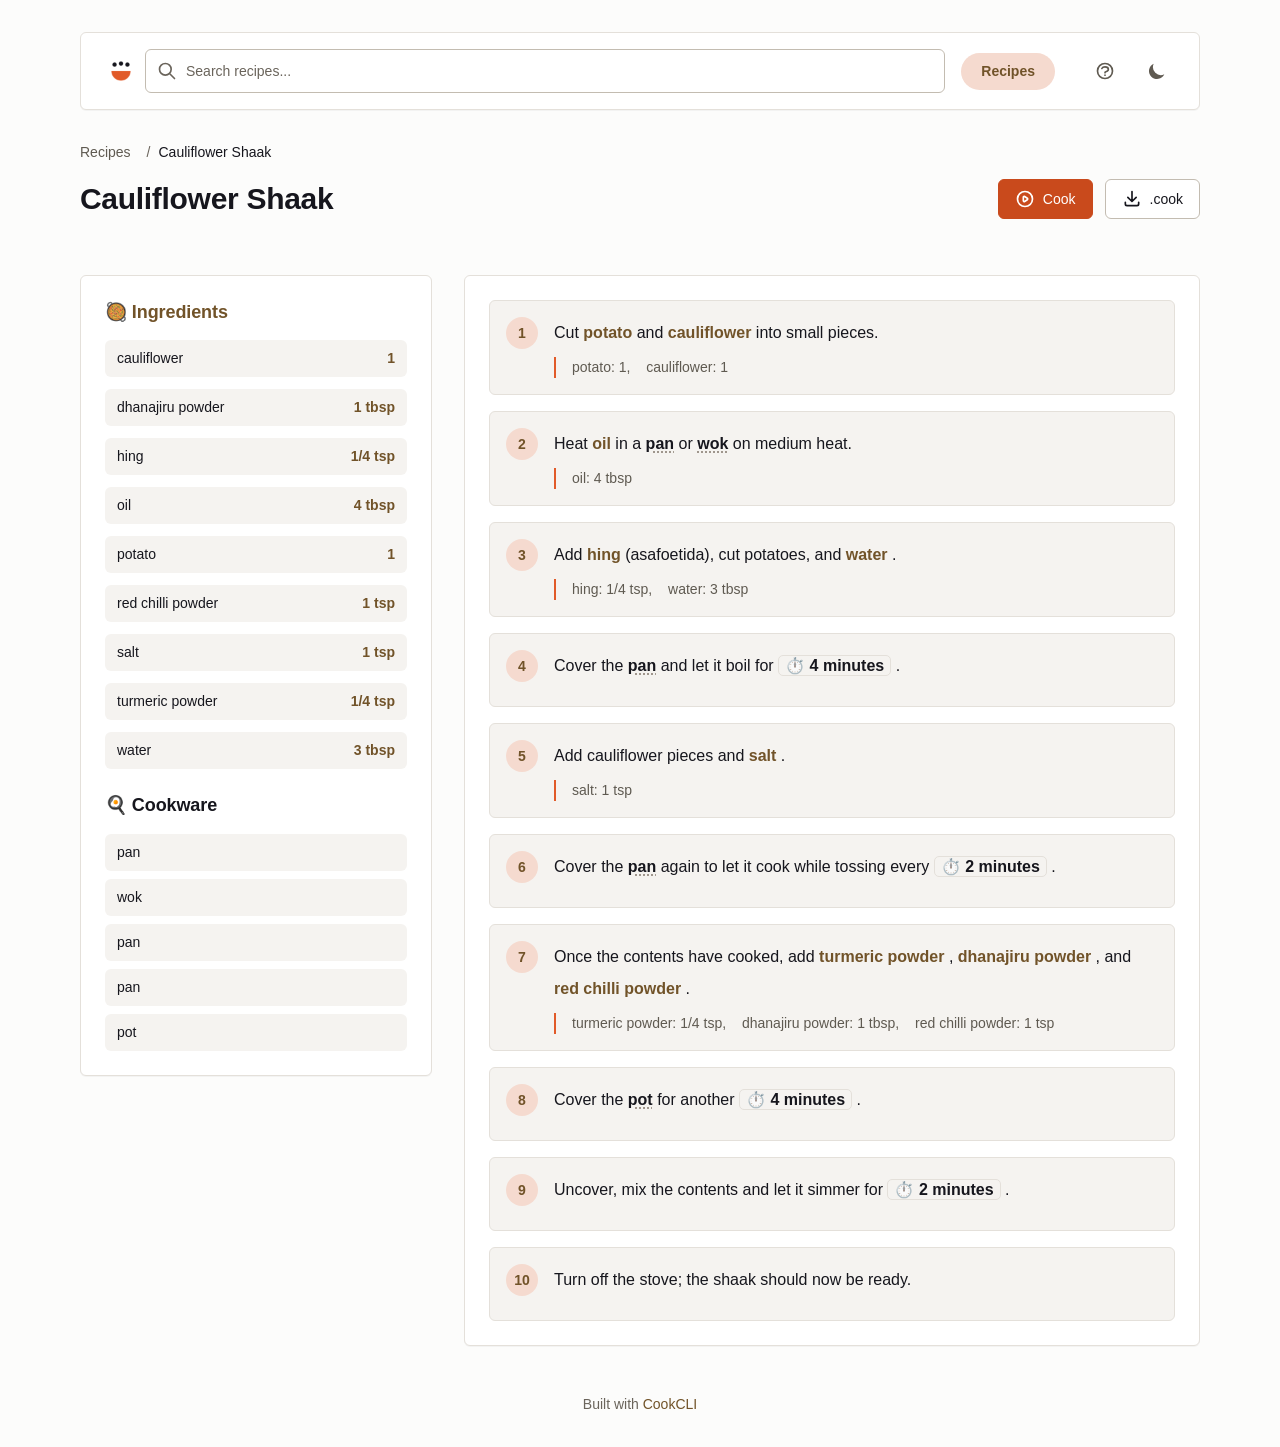
==== commit 4c8a76b1: "Deploying to gh-pages from @ Adhias/recipes@a0159a1d6e632decd0ac9956639db6d8dd2ecee1 🚀" ====
--- a/recipe/Cauliflower Shaak.html
+++ b/recipe/Cauliflower Shaak.html
@@ -323,7 +323,7 @@
 
         <main>
             
-<script type="application/ld+json">{"@context":"https://schema.org","@type":"Recipe","name":"Cauliflower Shaak","recipeIngredient":["1 cauliflower","1 tbsp dhanajiru powder","1/4 tsp hing","4 tbsp oil","1 potato","1 tsp red chilli powder","1 tsp salt","1/4 tsp turmeric powder","3 tbsp water"],"recipeInstructions":[{"@type":"HowToStep","text":"Cut potato and cauliflower into small pieces."},{"@type":"HowToStep","text":"Heat oil in a pan or wok on medium heat."},{"@type":"HowToStep","text":"Add hing (asafetida), cut potatoes, and water."},{"@type":"HowToStep","text":"Cover the pan and let it boil for 4 minutes."},{"@type":"HowToStep","text":"Add cauliflower pieces and salt."},{"@type":"HowToStep","text":"Cover the pan again to let it cook while tossing every 2 minutes."},{"@type":"HowToStep","text":"Once the contents have cooked, add turmeric powder, dhanajiru powder, and red chilli powder."},{"@type":"HowToStep","text":"Cover the pot for another 4 minutes."},{"@type":"HowToStep","text":"Uncover, mix the contents and let it simmer for 2 minutes."},{"@type":"HowToStep","text":"Turn off the stove; the shaak should now be ready."}]}</script>
+<script type="application/ld+json">{"@context":"https://schema.org","@type":"Recipe","name":"Cauliflower Shaak","recipeIngredient":["1 cauliflower","1 tbsp dhanajiru powder","1/4 tsp hing","4 tbsp oil","1 potato","1 tsp red chilli powder","1 tsp salt","1/4 tsp turmeric powder","3 tbsp water"],"recipeInstructions":[{"@type":"HowToStep","text":"Cut potato and cauliflower into small pieces."},{"@type":"HowToStep","text":"Heat oil in a pan or wok on medium heat."},{"@type":"HowToStep","text":"Add hing (asafoetida), cut potatoes, and water."},{"@type":"HowToStep","text":"Cover the pan and let it boil for 4 minutes."},{"@type":"HowToStep","text":"Add cauliflower pieces and salt."},{"@type":"HowToStep","text":"Cover the pan again to let it cook while tossing every 2 minutes."},{"@type":"HowToStep","text":"Once the contents have cooked, add turmeric powder, dhanajiru powder, and red chilli powder."},{"@type":"HowToStep","text":"Cover the pot for another 4 minutes."},{"@type":"HowToStep","text":"Uncover, mix the contents and let it simmer for 2 minutes."},{"@type":"HowToStep","text":"Turn off the stove; the shaak should now be ready."}]}</script>
 <div>
     <nav class="mb-4 breadcrumb print:hidden">
         <ol class="flex items-center space-x-2 text-sm text-muted">
@@ -677,7 +677,7 @@
                                         
                                         Add 
                                         <span class="ingredient-badge">hing</span>
-                                         (asafetida), cut potatoes, and 
+                                         (asafoetida), cut potatoes, and 
                                         <span class="ingredient-badge">water</span>
                                         .
                                     </div>
